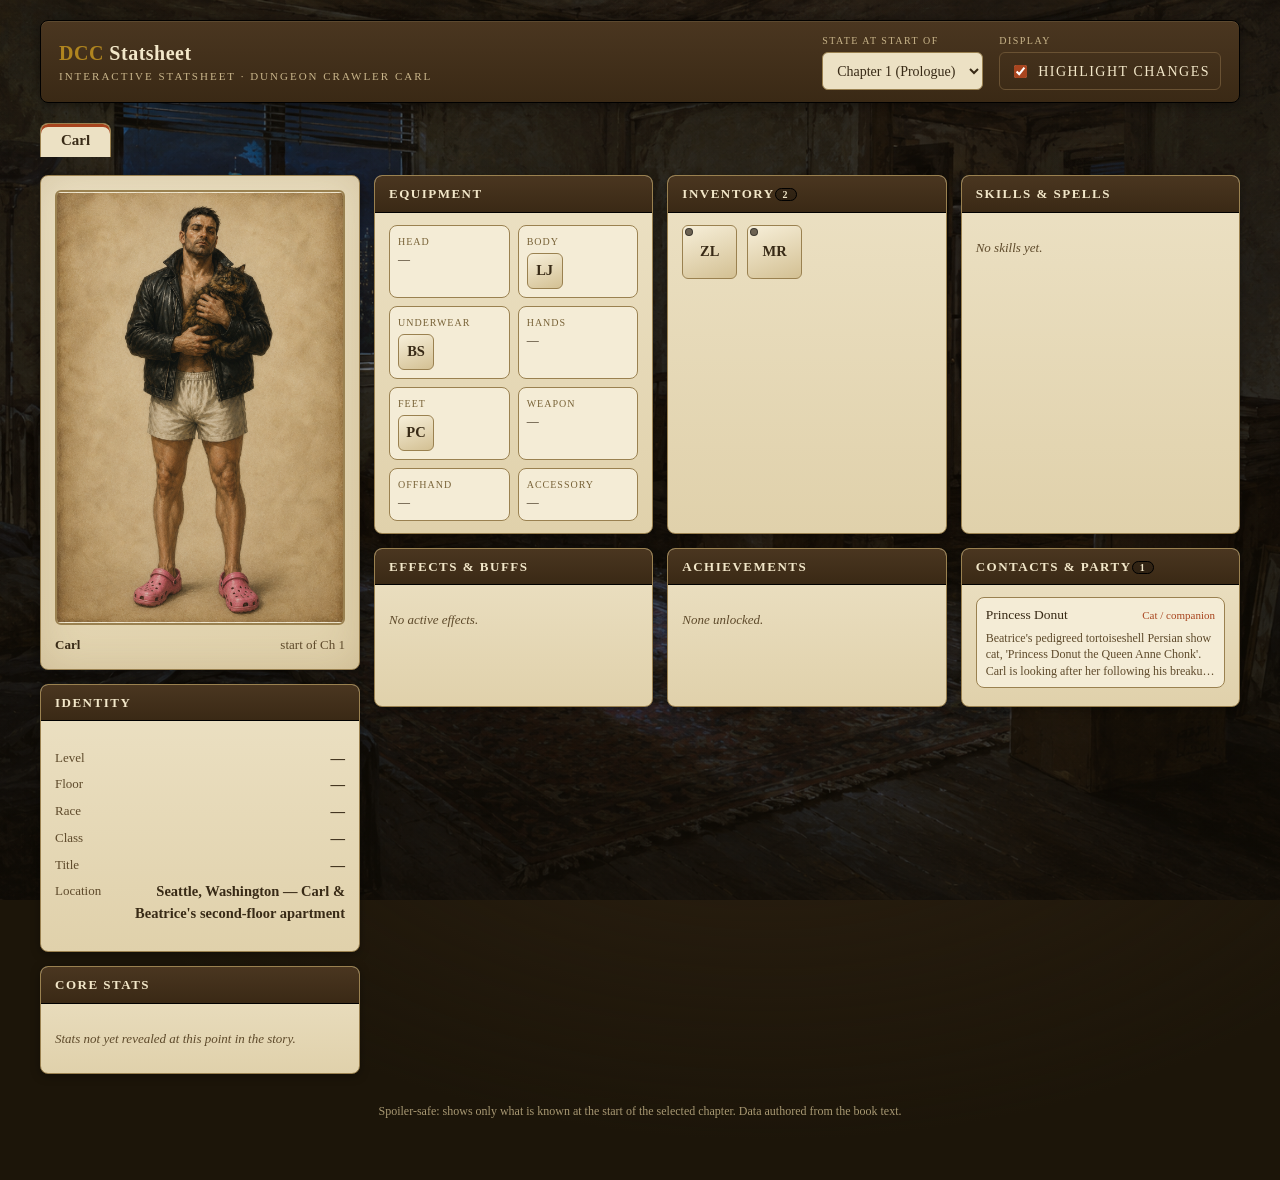
==== previews/main/index.html @ 8899a2be "Publish statsheet previews: main baseline and PR #3 Static builds served from GitHub Pages so a pull" ====
<!doctype html>
<html lang="en">
  <head>
    <meta charset="UTF-8" />
    <meta name="viewport" content="width=device-width, initial-scale=1.0" />
    <link rel="icon" type="image/png" href="./favicon.png" />
    <link rel="apple-touch-icon" href="./favicon.png" />
    <title>Dungeon Crawler Carl — Statsheet</title>
    <script type="module" crossorigin src="./assets/index-BT6pH1ya.js"></script>
    <link rel="stylesheet" crossorigin href="./assets/index-xzGoCfji.css">
  </head>
  <body>
    <div id="root"></div>
  </body>
</html>
---- previews/main/assets/index-xzGoCfji.css ----
:root{--parch: #ece1c4;--parch-2: #e0d1ab;--parch-3: #d3c093;--ink: #382a16;--ink-dim: #5e4a2b;--ink-faint: #786237;--edge: #b39c6e;--edge-dark: #9a8150;--bg: #1c1509;--bg-2: #17110a;--band: #4a3620;--band-2: #3a2915;--band-ink: #f2e7c9;--accent: #9c6b1a;--accent-2: #a8451f;--gold: #b0851f;--good: #4f7a34;--bad: #9e3323;--change: #a8791f;--r-common: #6c6252;--r-uncommon: #3f7f37;--r-rare: #2f6aa8;--r-epic: #7c46a8;--r-legendary: #b0801c;--r-unknown: #8a7c5c;--scene-opacity: .72;--scene-veil-alpha: .32;--radius: 8px;--gap: 14px;--serif: "Iowan Old Style", "Palatino Linotype", Palatino, "Book Antiqua", Georgia, "Times New Roman", serif;--num: "Iowan Old Style", Georgia, serif}*{box-sizing:border-box}html,body,#root{height:100%}body{margin:0;background:radial-gradient(1200px 700px at 60% -20%,#2c2011 0%,transparent 60%),var(--bg);color:var(--ink);font-family:var(--serif);font-size:14.5px;line-height:1.5}a{color:var(--accent-2)}.scene-bg{position:fixed;top:0;right:0;bottom:0;left:0;z-index:0;pointer-events:none}.scene-bg img{width:100%;height:100%;object-fit:cover;opacity:var(--scene-opacity)}.scene-bg-veil{position:absolute;top:0;right:0;bottom:0;left:0;background:linear-gradient(180deg,rgba(18,13,7,calc(var(--scene-veil-alpha) * .4)),rgba(16,11,6,var(--scene-veil-alpha)))}.app{max-width:1240px;margin:0 auto;padding:20px 20px 60px;position:relative;z-index:1}.topbar{display:flex;flex-wrap:wrap;align-items:center;gap:16px;padding:12px 18px;margin-bottom:20px;background:linear-gradient(180deg,var(--band),var(--band-2));border:1px solid #000;border-radius:var(--radius);box-shadow:0 2px 12px #0006,inset 0 1px #ffe6b41a}.brand{font-family:var(--serif);font-weight:700;font-size:20px;color:var(--band-ink);letter-spacing:.5px}.brand .sys{color:var(--gold)}.brand .sub{display:block;font-size:11px;font-weight:400;color:#c9b58a;letter-spacing:2px;text-transform:uppercase}.controls{display:flex;align-items:flex-start;gap:16px;margin-left:auto;flex-wrap:wrap}.field{display:flex;flex-direction:column;gap:4px}.field,.field-cap{font-size:10px;letter-spacing:1.5px;text-transform:uppercase;color:#c9b58a}.field select,.field .toggle{height:38px}select,.toggle{font-family:var(--serif);font-size:14px;background:var(--parch);color:var(--ink);border:1px solid var(--edge-dark);border-radius:6px;padding:7px 10px}.toggle{cursor:pointer;display:inline-flex;gap:8px;align-items:center;-webkit-user-select:none;user-select:none;color:var(--band-ink);background:transparent;border-color:#6a5233}.toggle input{accent-color:var(--accent-2)}.tabs{display:flex;gap:6px;margin-bottom:18px;flex-wrap:wrap}.tab{font-family:var(--serif);font-size:15px;background:var(--parch-2);border:1px solid var(--edge-dark);border-bottom:none;color:var(--ink-dim);padding:8px 20px;border-radius:8px 8px 0 0;cursor:pointer}.tab:hover{color:var(--ink)}.tab.active{color:var(--ink);font-weight:700;background:var(--parch);box-shadow:inset 0 3px 0 var(--accent-2)}.sheet{display:grid;grid-template-columns:320px 1fr;gap:var(--gap);align-items:start}.column{display:flex;flex-direction:column;gap:var(--gap)}.panel-grid{display:grid;grid-template-columns:repeat(auto-fit,minmax(250px,1fr));gap:var(--gap)}@media (max-width: 860px){.sheet{grid-template-columns:1fr}}.panel{background:linear-gradient(180deg,var(--parch),var(--parch-2));border:1px solid var(--edge-dark);border-radius:var(--radius);overflow:hidden;box-shadow:0 2px 10px #00000059}.panel>h3{margin:0;padding:8px 14px;font-family:var(--serif);font-size:13px;font-weight:700;letter-spacing:1.5px;text-transform:uppercase;color:var(--band-ink);background:linear-gradient(180deg,var(--band),var(--band-2));border-bottom:1px solid #000}.panel .body{padding:12px 14px}.empty{color:var(--ink-dim);font-style:italic;font-size:13px}.kv{display:grid;grid-template-columns:auto 1fr;gap:5px 12px}.kv dt{color:var(--ink-dim);font-size:13px}.kv dd{margin:0;text-align:right;font-weight:600;color:var(--ink)}.stat-tiles{display:grid;grid-template-columns:repeat(auto-fit,minmax(80px,1fr));gap:8px}.stat-tile{background:linear-gradient(180deg,#f4ecd6,var(--parch-3));border:1px solid var(--edge-dark);border-radius:8px;padding:8px;text-align:center}.stat-tile .abbr{font-size:10px;letter-spacing:1px;color:var(--ink-dim);text-transform:uppercase}.stat-tile .val{font-family:var(--num);font-size:24px;font-weight:700;color:var(--ink)}.stat-tile .val .buffed{color:var(--good);font-size:13px}.stat-tile .was{font-size:10px;color:var(--ink-faint)}.changed{outline:2px solid var(--change);outline-offset:-1px;background:#a8791f1f;border-radius:4px}.added{outline:1px solid var(--good);box-shadow:0 0 0 2px #4f7a342e}.arrow{color:var(--change)}.changes{border:1px solid var(--edge-dark);border-left:4px solid var(--accent-2);background:linear-gradient(180deg,var(--parch),var(--parch-2));border-radius:var(--radius);margin-bottom:18px;box-shadow:0 2px 10px #0000004d}.changes>h3{margin:0;padding:8px 14px;font-size:13px;letter-spacing:1px;text-transform:uppercase;color:var(--band-ink);background:linear-gradient(180deg,var(--band),var(--band-2))}.changes ul{margin:0;padding:10px 14px 12px 30px;columns:2}@media (max-width: 640px){.changes ul{columns:1}}.changes li{font-size:13.5px;margin-bottom:3px}.chg-add{color:var(--good)}.chg-remove{color:var(--bad);text-decoration:line-through}.chg-scalar{color:var(--ink)}.achv{border:1px solid var(--edge-dark);border-left:3px solid var(--gold);border-radius:6px;background:#f4ecd6;padding:8px 10px;margin-bottom:8px}.achv .name{font-weight:700;color:var(--ink);font-size:14px}.achv .sys{font-size:12.5px;color:var(--ink);font-style:italic;margin:3px 0}.achv .reward{font-size:12.5px;color:var(--ink-dim)}.achv .note{font-size:11.5px;color:var(--ink-dim);opacity:.8;margin-top:3px}.achv-chip{border:1px solid var(--edge-dark);border-left:3px solid var(--gold);border-radius:6px;background:#f4ecd6;padding:5px 8px;margin-bottom:5px;font-size:12.5px;color:var(--ink);cursor:help;white-space:nowrap;overflow:hidden;text-overflow:ellipsis}.achv-chip.added{border-color:var(--good)}.slots{display:grid;grid-template-columns:repeat(auto-fit,minmax(120px,1fr));gap:8px}.slot{background:#f4ecd6;border:1px solid var(--edge-dark);border-radius:8px;padding:8px}.slot .slabel{font-size:10px;letter-spacing:1px;text-transform:uppercase;color:var(--ink-faint)}.slot .sitem{font-size:13.5px;color:var(--ink)}.slot .sitem .item-icon{width:44px;height:44px;margin-top:4px}.slot.filled{cursor:help}.slot .sitem-stack{display:flex;flex-wrap:wrap;gap:6px;margin-top:4px}.slot .sitem-stack .stack-item{cursor:help}.slot .sitem-stack .item-icon{width:36px;height:36px}.items{display:flex;flex-direction:column;gap:6px}.item-row{display:flex;align-items:center;gap:10px;padding:6px 8px;border:1px solid var(--edge-dark);border-radius:8px;background:#f4ecd6;cursor:help}.item-icon{width:36px;height:36px;border-radius:6px;flex:0 0 auto;display:grid;place-items:center;font-weight:700;color:var(--ink);background:linear-gradient(160deg,#f7efd9,var(--parch-3));border:1px solid var(--edge-dark);object-fit:cover}.item-main{flex:1;min-width:0}.item-name{font-size:13.5px;color:var(--ink)}.item-qty{color:var(--ink-dim);font-size:12.5px;font-weight:600}.rarity-dot{width:9px;height:9px;border-radius:50%;flex:0 0 auto}.granted{color:var(--accent-2);font-size:11px}.item-grid{display:grid;grid-template-columns:repeat(4,1fr);gap:10px;align-content:flex-start}.item-grid .show-all{grid-column:1 / -1;margin-top:2px}.item-grid .empty{grid-column:1 / -1}.item-chip{position:relative;display:block;width:100%;cursor:help}.item-chip .item-icon{width:100%;height:auto;aspect-ratio:1 / 1}.item-chip:hover .item-icon{border-color:var(--accent-2)}.item-chip.added .item-icon{outline:2px solid var(--good);outline-offset:1px}.chip-rarity{position:absolute;top:3px;left:3px;width:8px;height:8px;border-radius:50%;border:1px solid rgba(0,0,0,.45);z-index:1}.chip-qty{position:absolute;right:-3px;bottom:-3px;min-width:15px;padding:0 3px;border-radius:8px;background:var(--ink);color:var(--band-ink);border:1px solid var(--edge-dark);font-size:10.5px;font-weight:700;line-height:15px;text-align:center}.contact-row{border:1px solid var(--edge-dark);border-radius:8px;background:#f4ecd6;padding:7px 9px;margin-bottom:6px}.contact-row.added{outline:1px solid var(--good)}.contact-head{display:flex;justify-content:space-between;align-items:baseline;gap:10px}.contact-rel{font-size:11px;color:var(--accent-2);white-space:nowrap;flex:0 0 auto}.contact-note{margin-top:4px;font-size:12px;color:var(--ink-dim);line-height:1.4;display:-webkit-box;-webkit-line-clamp:3;line-clamp:3;-webkit-box-orient:vertical;overflow:hidden}.panel>h3.clickable{cursor:pointer;display:flex;justify-content:space-between;align-items:center}.panel>h3.clickable:hover{color:#fff}.count{background:#00000040;border:1px solid #000;border-radius:10px;padding:0 7px;font-size:10px;color:var(--band-ink);font-weight:700}.show-all{margin-top:6px;width:100%;background:transparent;border:1px dashed var(--edge-dark);color:var(--accent-2);border-radius:8px;padding:6px;cursor:pointer;font-family:var(--serif);font-size:12.5px}.show-all:hover{background:#a8451f14}.tip{position:fixed;z-index:200;max-width:300px;background:#fbf3dd;color:var(--ink);border:1px solid var(--edge-dark);border-radius:8px;padding:10px 12px;box-shadow:0 12px 32px #00000080;pointer-events:none}.tip .t-name{font-weight:700;font-size:14px;margin-bottom:4px}.tip .t-rarity{font-size:10px;letter-spacing:1px;text-transform:uppercase}.tip .t-eff{color:var(--accent-2);font-size:12.5px;margin-top:5px}.tip .t-desc{color:var(--ink-dim);font-size:12.5px;margin-top:4px}.art-panel{background:linear-gradient(160deg,var(--parch),var(--parch-2));border:1px solid var(--edge-dark);border-radius:var(--radius);padding:14px;color:var(--ink);box-shadow:0 2px 12px #0006,inset 0 0 40px #785a282e}.art-frame{aspect-ratio:2 / 3;border:2px solid var(--edge-dark);border-radius:6px;background:repeating-linear-gradient(45deg,rgba(154,129,80,.08) 0 6px,transparent 6px 12px),#efe6cf;display:grid;place-items:center;overflow:hidden;position:relative}.art-frame img{width:100%;height:100%;object-fit:contain}.art-placeholder{text-align:center;padding:20px}.art-placeholder .silhouette{font-size:84px;line-height:1;opacity:.5}.art-placeholder .ph-label{font-weight:700;font-size:14px;margin-top:8px}.art-placeholder .ph-note{font-size:11px;opacity:.7;margin-top:4px}.art-caption{margin-top:10px;font-size:13px;display:flex;justify-content:space-between;color:var(--ink-dim)}.art-caption .name{font-weight:700;color:var(--ink)}.footer{margin-top:28px;color:#a89873;font-size:12px;text-align:center}.loading,.error{padding:40px;text-align:center;color:var(--band-ink)}.error{color:var(--bad)}.modal-backdrop{position:fixed;top:0;right:0;bottom:0;left:0;z-index:300;background:#0a0703c7;display:grid;place-items:center;padding:24px}.modal{background:linear-gradient(180deg,var(--parch),var(--parch-2));border:1px solid var(--edge-dark);border-radius:var(--radius);width:min(760px,100%);max-height:85vh;display:flex;flex-direction:column;box-shadow:0 20px 60px #000000b3}.modal-head{display:flex;justify-content:space-between;align-items:center;padding:10px 16px;background:linear-gradient(180deg,var(--band),var(--band-2));border-bottom:1px solid #000}.modal-head h3{margin:0;color:var(--band-ink);font-size:13px;letter-spacing:1px;text-transform:uppercase}.modal-close{background:transparent;border:1px solid #6a5233;color:var(--band-ink);border-radius:6px;cursor:pointer;padding:4px 9px}.modal-body{padding:14px 16px;overflow-y:auto}
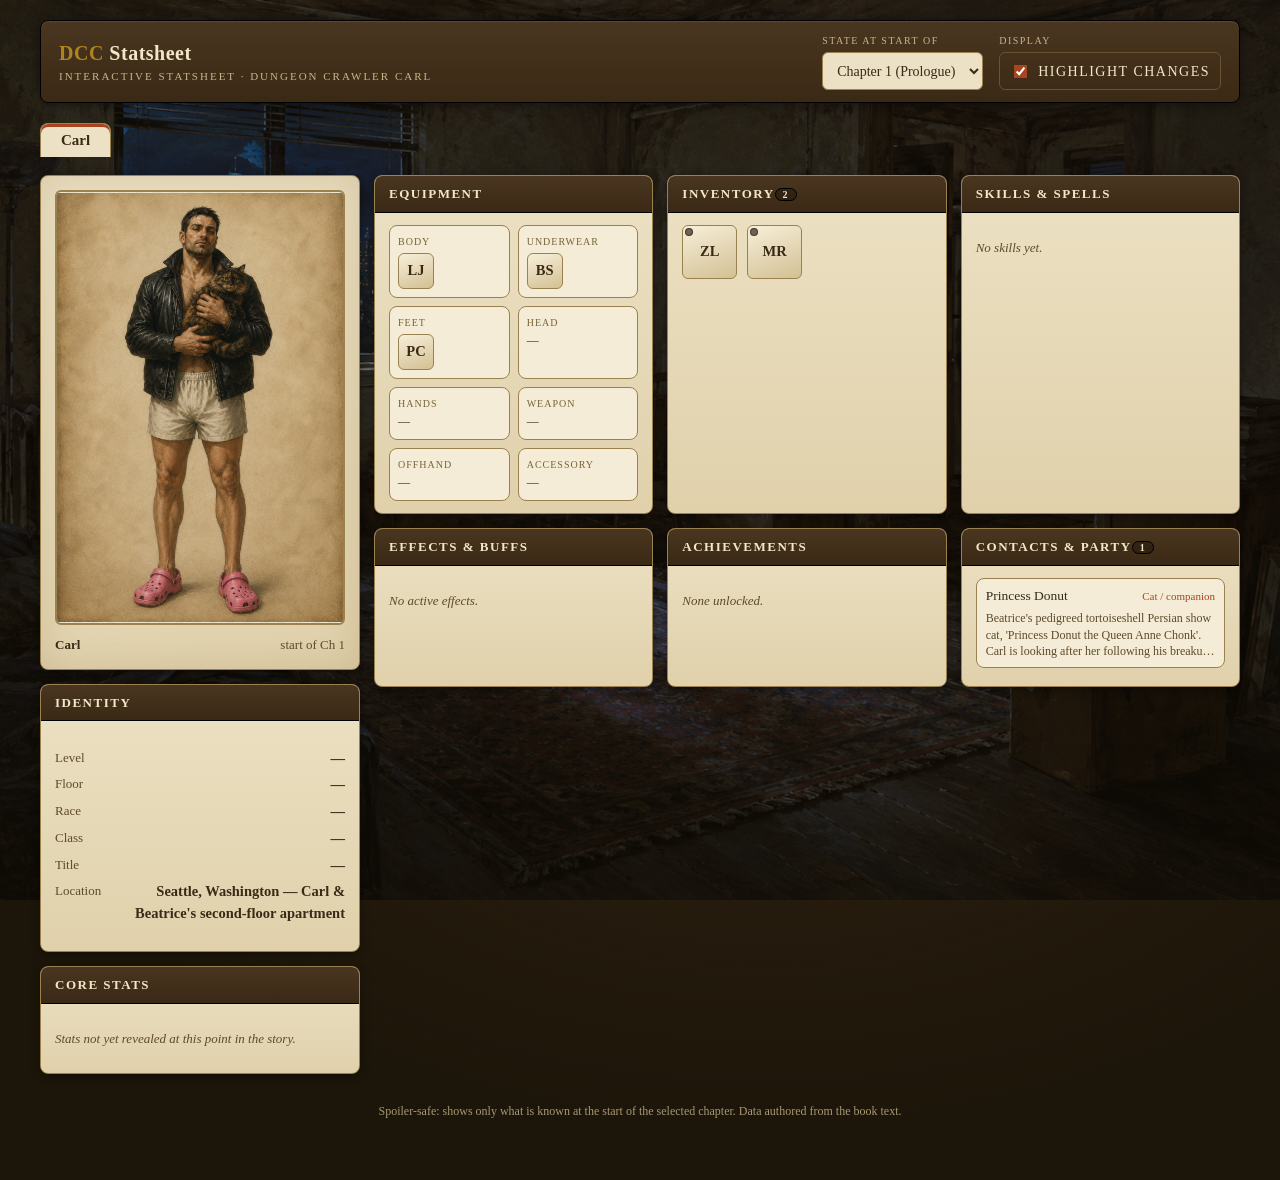
==== commit bc74b054: "Publish previews (2026-08-06T11:41Z)" ====
--- a/previews/main/index.html
+++ b/previews/main/index.html
@@ -2,12 +2,16 @@
 <html lang="en">
   <head>
     <meta charset="UTF-8" />
-    <meta name="viewport" content="width=device-width, initial-scale=1.0" />
+    <meta
+      name="viewport"
+      content="width=device-width, initial-scale=1.0, viewport-fit=cover"
+    />
+    <meta name="theme-color" content="#1c1509" />
     <link rel="icon" type="image/png" href="./favicon.png" />
     <link rel="apple-touch-icon" href="./favicon.png" />
     <title>Dungeon Crawler Carl — Statsheet</title>
-    <script type="module" crossorigin src="./assets/index-BT6pH1ya.js"></script>
-    <link rel="stylesheet" crossorigin href="./assets/index-xzGoCfji.css">
+    <script type="module" crossorigin src="./assets/index-Cqzbq61r.js"></script>
+    <link rel="stylesheet" crossorigin href="./assets/index-DJjx2g1S.css">
   </head>
   <body>
     <div id="root"></div>
--- a/previews/main/assets/index-DJjx2g1S.css
+++ b/previews/main/assets/index-DJjx2g1S.css
@@ -0,0 +1 @@
+:root{--parch: #ece1c4;--parch-2: #e0d1ab;--parch-3: #d3c093;--ink: #382a16;--ink-dim: #5e4a2b;--ink-faint: #786237;--edge: #b39c6e;--edge-dark: #9a8150;--bg: #1c1509;--bg-2: #17110a;--band: #4a3620;--band-2: #3a2915;--band-ink: #f2e7c9;--accent: #9c6b1a;--accent-2: #a8451f;--gold: #b0851f;--good: #4f7a34;--bad: #9e3323;--change: #a8791f;--r-common: #6c6252;--r-uncommon: #3f7f37;--r-rare: #2f6aa8;--r-epic: #7c46a8;--r-legendary: #b0801c;--r-unknown: #8a7c5c;--scene-opacity: .72;--scene-veil-alpha: .32;--radius: 8px;--gap: 14px;--serif: "Iowan Old Style", "Palatino Linotype", Palatino, "Book Antiqua", Georgia, "Times New Roman", serif;--num: "Iowan Old Style", Georgia, serif}*{box-sizing:border-box}html,body,#root{height:100%}body{margin:0;background:radial-gradient(1200px 700px at 60% -20%,#2c2011 0%,transparent 60%),var(--bg);color:var(--ink);font-family:var(--serif);font-size:14.5px;line-height:1.5}a{color:var(--accent-2)}.scene-bg{position:fixed;top:0;right:0;bottom:0;left:0;z-index:0;pointer-events:none}@supports (height: 100lvh){.scene-bg{height:100lvh}}.scene-bg img{width:100%;height:100%;object-fit:cover;opacity:var(--scene-opacity)}.scene-bg-veil{position:absolute;top:0;right:0;bottom:0;left:0;background:linear-gradient(180deg,rgba(18,13,7,calc(var(--scene-veil-alpha) * .4)),rgba(16,11,6,var(--scene-veil-alpha)))}.app{max-width:1240px;margin:0 auto;padding:20px 20px calc(60px + var(--inspector-h, 0px));position:relative;z-index:1}.topbar{display:flex;flex-wrap:wrap;align-items:center;gap:16px;padding:12px 18px;margin-bottom:20px;background:linear-gradient(180deg,var(--band),var(--band-2));border:1px solid #000;border-radius:var(--radius);box-shadow:0 2px 12px #0006,inset 0 1px #ffe6b41a}.brand{font-family:var(--serif);font-weight:700;font-size:20px;color:var(--band-ink);letter-spacing:.5px}.brand .sys{color:var(--gold)}.brand .sub{display:block;font-size:11px;font-weight:400;color:#c9b58a;letter-spacing:2px;text-transform:uppercase}.controls{display:flex;align-items:flex-start;gap:16px;margin-left:auto;flex-wrap:wrap}.field{display:flex;flex-direction:column;gap:4px}.field,.field-cap{font-size:10px;letter-spacing:1.5px;text-transform:uppercase;color:#c9b58a}.field select,.field .toggle{height:38px}select,.toggle{font-family:var(--serif);font-size:14px;background:var(--parch);color:var(--ink);border:1px solid var(--edge-dark);border-radius:6px;padding:7px 10px}.toggle{cursor:pointer;display:inline-flex;gap:8px;align-items:center;-webkit-user-select:none;user-select:none;color:var(--band-ink);background:transparent;border-color:#6a5233}.toggle input{accent-color:var(--accent-2)}.tabs{display:flex;gap:6px;margin-bottom:18px;flex-wrap:wrap}.tab{font-family:var(--serif);font-size:15px;background:var(--parch-2);border:1px solid var(--edge-dark);border-bottom:none;color:var(--ink-dim);padding:8px 20px;border-radius:8px 8px 0 0;cursor:pointer}.tab:hover{color:var(--ink)}.tab.active{color:var(--ink);font-weight:700;background:var(--parch);box-shadow:inset 0 3px 0 var(--accent-2)}.sheet{display:grid;grid-template-columns:320px 1fr;gap:var(--gap);align-items:start}.column{display:flex;flex-direction:column;gap:var(--gap)}.panel-grid{display:grid;grid-template-columns:repeat(auto-fit,minmax(250px,1fr));gap:var(--gap)}@media (max-width: 860px){.sheet{grid-template-columns:1fr}}.panel{background:linear-gradient(180deg,var(--parch),var(--parch-2));border:1px solid var(--edge-dark);border-radius:var(--radius);overflow:hidden;box-shadow:0 2px 10px #00000059}.panel>h3{margin:0;padding:8px 14px;font-family:var(--serif);font-size:13px;font-weight:700;letter-spacing:1.5px;text-transform:uppercase;color:var(--band-ink);background:linear-gradient(180deg,var(--band),var(--band-2));border-bottom:1px solid #000}.panel .body{padding:12px 14px}.empty{color:var(--ink-dim);font-style:italic;font-size:13px}.kv{display:grid;grid-template-columns:auto 1fr;gap:5px 12px}.kv dt{color:var(--ink-dim);font-size:13px}.kv dd{margin:0;text-align:right;font-weight:600;color:var(--ink)}.tip-trigger{display:block;width:100%;margin:0;padding:0;font:inherit;color:inherit;text-align:inherit;background:none;border:0;cursor:help;-webkit-user-select:none;user-select:none;-webkit-tap-highlight-color:transparent}.tip-trigger:focus-visible{outline:2px solid var(--accent-2);outline-offset:2px}.tip-trigger[aria-expanded=true]{outline:2px solid var(--accent-2);outline-offset:1px;border-radius:6px}.stat-tiles{display:grid;grid-template-columns:repeat(auto-fit,minmax(80px,1fr));gap:8px}.stat-tile{background:linear-gradient(180deg,#f4ecd6,var(--parch-3));border:1px solid var(--edge-dark);border-radius:8px;padding:8px;text-align:center}.stat-tile .abbr{font-size:10px;letter-spacing:1px;color:var(--ink-dim);text-transform:uppercase}.stat-tile .val{font-family:var(--num);font-size:24px;font-weight:700;color:var(--ink)}.stat-tile .val .buffed{color:var(--good);font-size:13px}.stat-tile .was{font-size:10px;color:var(--ink-faint)}.changed{outline:2px solid var(--change);outline-offset:-1px;background:#a8791f1f;border-radius:4px}.added{outline:1px solid var(--good);box-shadow:0 0 0 2px #4f7a342e}.arrow{color:var(--change)}.changes{border:1px solid var(--edge-dark);border-left:4px solid var(--accent-2);background:linear-gradient(180deg,var(--parch),var(--parch-2));border-radius:var(--radius);margin-bottom:18px;box-shadow:0 2px 10px #0000004d}.changes>h3{margin:0;padding:8px 14px;font-size:13px;letter-spacing:1px;text-transform:uppercase;color:var(--band-ink);background:linear-gradient(180deg,var(--band),var(--band-2))}.changes ul{margin:0;padding:10px 14px 12px 30px;columns:2}@media (max-width: 640px){.changes ul{columns:1}}.changes li{font-size:13.5px;margin-bottom:3px}.chg-add{color:var(--good)}.chg-remove{color:var(--bad);text-decoration:line-through}.chg-scalar{color:var(--ink)}.achv{border:1px solid var(--edge-dark);border-left:3px solid var(--gold);border-radius:6px;background:#f4ecd6;padding:8px 10px;margin-bottom:8px}.achv .name{font-weight:700;color:var(--ink);font-size:14px}.achv .sys{font-size:12.5px;color:var(--ink);font-style:italic;margin:3px 0}.achv .reward{font-size:12.5px;color:var(--ink-dim)}.achv .note{font-size:11.5px;color:var(--ink-dim);opacity:.8;margin-top:3px}.achv-chip{border:1px solid var(--edge-dark);border-left:3px solid var(--gold);border-radius:6px;background:#f4ecd6;padding:5px 8px;margin-bottom:5px;font-size:12.5px;color:var(--ink);cursor:help;white-space:nowrap;overflow:hidden;text-overflow:ellipsis}.achv-chip.added{border-color:var(--good)}.slots{display:grid;grid-template-columns:repeat(auto-fit,minmax(120px,1fr));gap:8px}.slot{background:#f4ecd6;border:1px solid var(--edge-dark);border-radius:8px;padding:8px}.slot .slabel{font-size:10px;letter-spacing:1px;text-transform:uppercase;color:var(--ink-faint)}.slot .sitem{font-size:13.5px;color:var(--ink)}.slot .sitem .item-icon{width:44px;height:44px;margin-top:4px}.slot.filled{cursor:help}.slot .sitem-stack{display:flex;flex-wrap:wrap;gap:6px;margin-top:4px}.slot .sitem-stack .stack-item{cursor:help;width:auto}.slot .sitem-stack .item-icon{width:36px;height:36px}.items{display:flex;flex-direction:column;gap:6px}.item-row{display:flex;align-items:center;gap:10px;padding:6px 8px;border:1px solid var(--edge-dark);border-radius:8px;background:#f4ecd6;cursor:help}.item-icon{width:36px;height:36px;border-radius:6px;flex:0 0 auto;display:grid;place-items:center;font-weight:700;color:var(--ink);background:linear-gradient(160deg,#f7efd9,var(--parch-3));border:1px solid var(--edge-dark);object-fit:cover}.item-main{flex:1;min-width:0}.item-name{font-size:13.5px;color:var(--ink)}.item-qty{color:var(--ink-dim);font-size:12.5px;font-weight:600}.rarity-dot{width:9px;height:9px;border-radius:50%;flex:0 0 auto}.granted{color:var(--accent-2);font-size:11px}.item-grid{display:grid;grid-template-columns:repeat(4,1fr);gap:10px;align-content:flex-start}.item-grid .show-all{grid-column:1 / -1;margin-top:2px}.item-grid .empty{grid-column:1 / -1}.item-chip{position:relative;display:block;width:100%;cursor:help}.item-chip .item-icon{width:100%;height:auto;aspect-ratio:1 / 1}.item-chip:hover .item-icon{border-color:var(--accent-2)}.item-chip.added .item-icon{outline:2px solid var(--good);outline-offset:1px}.chip-rarity{position:absolute;top:3px;left:3px;width:8px;height:8px;border-radius:50%;border:1px solid rgba(0,0,0,.45);z-index:1}.chip-qty{position:absolute;right:-3px;bottom:-3px;min-width:15px;padding:0 3px;border-radius:8px;background:var(--ink);color:var(--band-ink);border:1px solid var(--edge-dark);font-size:10.5px;font-weight:700;line-height:15px;text-align:center}.contact-row{border:1px solid var(--edge-dark);border-radius:8px;background:#f4ecd6;padding:7px 9px;margin-bottom:6px}.contact-row.added{outline:1px solid var(--good)}.contact-head{display:flex;justify-content:space-between;align-items:baseline;gap:10px}.contact-rel{font-size:11px;color:var(--accent-2);white-space:nowrap;flex:0 0 auto}.contact-note{margin-top:4px;font-size:12px;color:var(--ink-dim);line-height:1.4;display:-webkit-box;-webkit-line-clamp:3;line-clamp:3;-webkit-box-orient:vertical;overflow:hidden}.panel>h3.clickable{cursor:pointer;display:flex;justify-content:space-between;align-items:center}.panel>h3.clickable:hover{color:#fff}.count{background:#00000040;border:1px solid #000;border-radius:10px;padding:0 7px;font-size:10px;color:var(--band-ink);font-weight:700}.show-all{margin-top:6px;width:100%;background:transparent;border:1px dashed var(--edge-dark);color:var(--accent-2);border-radius:8px;padding:6px;cursor:pointer;font-family:var(--serif);font-size:12.5px}.show-all:hover{background:#a8451f14}.tip{position:fixed;z-index:200;max-width:min(300px,calc(100vw - 16px));background:#fbf3dd;color:var(--ink);border:1px solid var(--edge-dark);border-radius:8px;padding:10px 12px;box-shadow:0 12px 32px #00000080;pointer-events:none}.tip-panel{z-index:251;overflow-y:auto;overscroll-behavior:contain;background:#fbf3dd;color:var(--ink);border-top:2px solid var(--accent-2);box-shadow:0 -10px 34px #0009}.tip-panel.is-sheet{position:fixed;left:0;right:0;bottom:0;max-height:55vh;border-radius:14px 14px 0 0;padding:4px 16px max(16px,env(safe-area-inset-bottom));animation:tip-sheet-in .2s cubic-bezier(.22,.7,.3,1)}.tip-panel.is-pop{position:absolute;width:360px;max-height:min(60vh,440px);border:1px solid var(--edge-dark);border-top:2px solid var(--accent-2);border-radius:var(--radius);padding:4px 16px 16px;box-shadow:0 14px 44px #0009;animation:tip-pop-in .13s ease-out}@keyframes tip-sheet-in{0%{transform:translateY(100%)}}@keyframes tip-pop-in{0%{transform:scale(.96);opacity:0}}@media (prefers-reduced-motion: reduce){.tip-panel.is-sheet,.tip-panel.is-pop{animation:none}}.tip-panel-head{position:sticky;top:0;z-index:1;display:flex;justify-content:flex-end;background:#fbf3dd}.tip-panel-grip{position:absolute;left:50%;top:7px;transform:translate(-50%);width:38px;height:4px;border-radius:2px;background:var(--edge)}.is-pop .tip-panel-grip{display:none}.tip-panel-close{min-width:44px;min-height:44px;background:transparent;border:1px solid var(--edge-dark);border-radius:8px;color:var(--ink-dim);font-size:15px;line-height:1;cursor:pointer}.tip-panel .achv{margin-bottom:0}.t-name{font-weight:700;font-size:14px;margin-bottom:4px}.t-rarity{font-size:10px;letter-spacing:1px;text-transform:uppercase}.t-eff{color:var(--accent-2);font-size:12.5px;margin-top:5px}.t-desc{color:var(--ink-dim);font-size:12.5px;margin-top:4px}.tip-panel.is-sheet .t-name{font-size:16px}.tip-panel.is-sheet .t-eff,.tip-panel.is-sheet .t-desc{font-size:14px}.art-panel{background:linear-gradient(160deg,var(--parch),var(--parch-2));border:1px solid var(--edge-dark);border-radius:var(--radius);padding:14px;color:var(--ink);box-shadow:0 2px 12px #0006,inset 0 0 40px #785a282e}.art-frame{aspect-ratio:2 / 3;border:2px solid var(--edge-dark);border-radius:6px;background:repeating-linear-gradient(45deg,rgba(154,129,80,.08) 0 6px,transparent 6px 12px),#efe6cf;display:grid;place-items:center;overflow:hidden;position:relative}.art-frame img{width:100%;height:100%;object-fit:contain}.art-placeholder{text-align:center;padding:20px}.art-placeholder .silhouette{font-size:84px;line-height:1;opacity:.5}.art-placeholder .ph-label{font-weight:700;font-size:14px;margin-top:8px}.art-placeholder .ph-note{font-size:11px;opacity:.7;margin-top:4px}.art-caption{margin-top:10px;font-size:13px;display:flex;justify-content:space-between;color:var(--ink-dim)}.art-caption .name{font-weight:700;color:var(--ink)}@media (pointer: coarse){.field select,.field .toggle,.tab,.show-all,.modal-close,.panel>h3.clickable{min-height:44px}.toggle input{width:20px;height:20px}.show-all{padding:10px 6px}}@media (max-width: 640px){.app{padding:12px 12px calc(48px + var(--inspector-h, 0px))}.sticky-head{position:sticky;top:0;z-index:50;margin:-12px -12px 12px;padding:8px 12px;background:#17110af0;-webkit-backdrop-filter:blur(6px);backdrop-filter:blur(6px);border-bottom:1px solid #000}.topbar{gap:8px;padding:8px 12px;margin-bottom:8px}.brand{font-size:16px}.brand .sub{display:none}.controls{width:100%;margin-left:0;gap:8px;flex-wrap:nowrap;align-items:center}.controls .field{flex:1 1 auto;min-width:0}.controls .field:last-child{flex:0 0 auto}.field-cap{display:none}.field select{width:100%}.toggle{font-size:12.5px;padding:6px 8px;gap:6px}.tabs{margin-bottom:0}.art-frame{max-height:45vh}.art-panel{padding:10px}.stat-tiles{grid-template-columns:repeat(5,1fr);gap:6px}.stat-tile{padding:6px 2px}.stat-tile .val{font-size:20px}.slots{grid-template-columns:repeat(auto-fit,minmax(104px,1fr));align-items:start}.slot:not(.filled){display:flex;align-items:baseline;gap:6px;padding:5px 8px;opacity:.65}}@media (max-height: 620px){.art-frame{max-height:62vh}}@media (max-width: 640px) and (max-height: 560px){.sticky-head{position:static}}.footer{margin-top:28px;color:#a89873;font-size:12px;text-align:center}.loading,.error{padding:40px;text-align:center;color:var(--band-ink)}.error{color:var(--bad)}.modal-backdrop{position:fixed;top:0;right:0;bottom:0;left:0;z-index:300;background:#0a0703c7;display:grid;place-items:center;padding:clamp(8px,4vw,24px);padding-bottom:max(clamp(8px,4vw,24px),env(safe-area-inset-bottom))}.modal{background:linear-gradient(180deg,var(--parch),var(--parch-2));border:1px solid var(--edge-dark);border-radius:var(--radius);width:min(760px,100%);max-height:85vh;display:flex;flex-direction:column;box-shadow:0 20px 60px #000000b3}.modal-head{display:flex;justify-content:space-between;align-items:center;padding:10px 16px;background:linear-gradient(180deg,var(--band),var(--band-2));border-bottom:1px solid #000}.modal-head h3{margin:0;color:var(--band-ink);font-size:13px;letter-spacing:1px;text-transform:uppercase}.modal-close{background:transparent;border:1px solid #6a5233;color:var(--band-ink);border-radius:6px;cursor:pointer;padding:4px 9px}.modal-body{padding:14px 16px;overflow-y:auto;overscroll-behavior:contain}.modal-close{min-width:44px}
